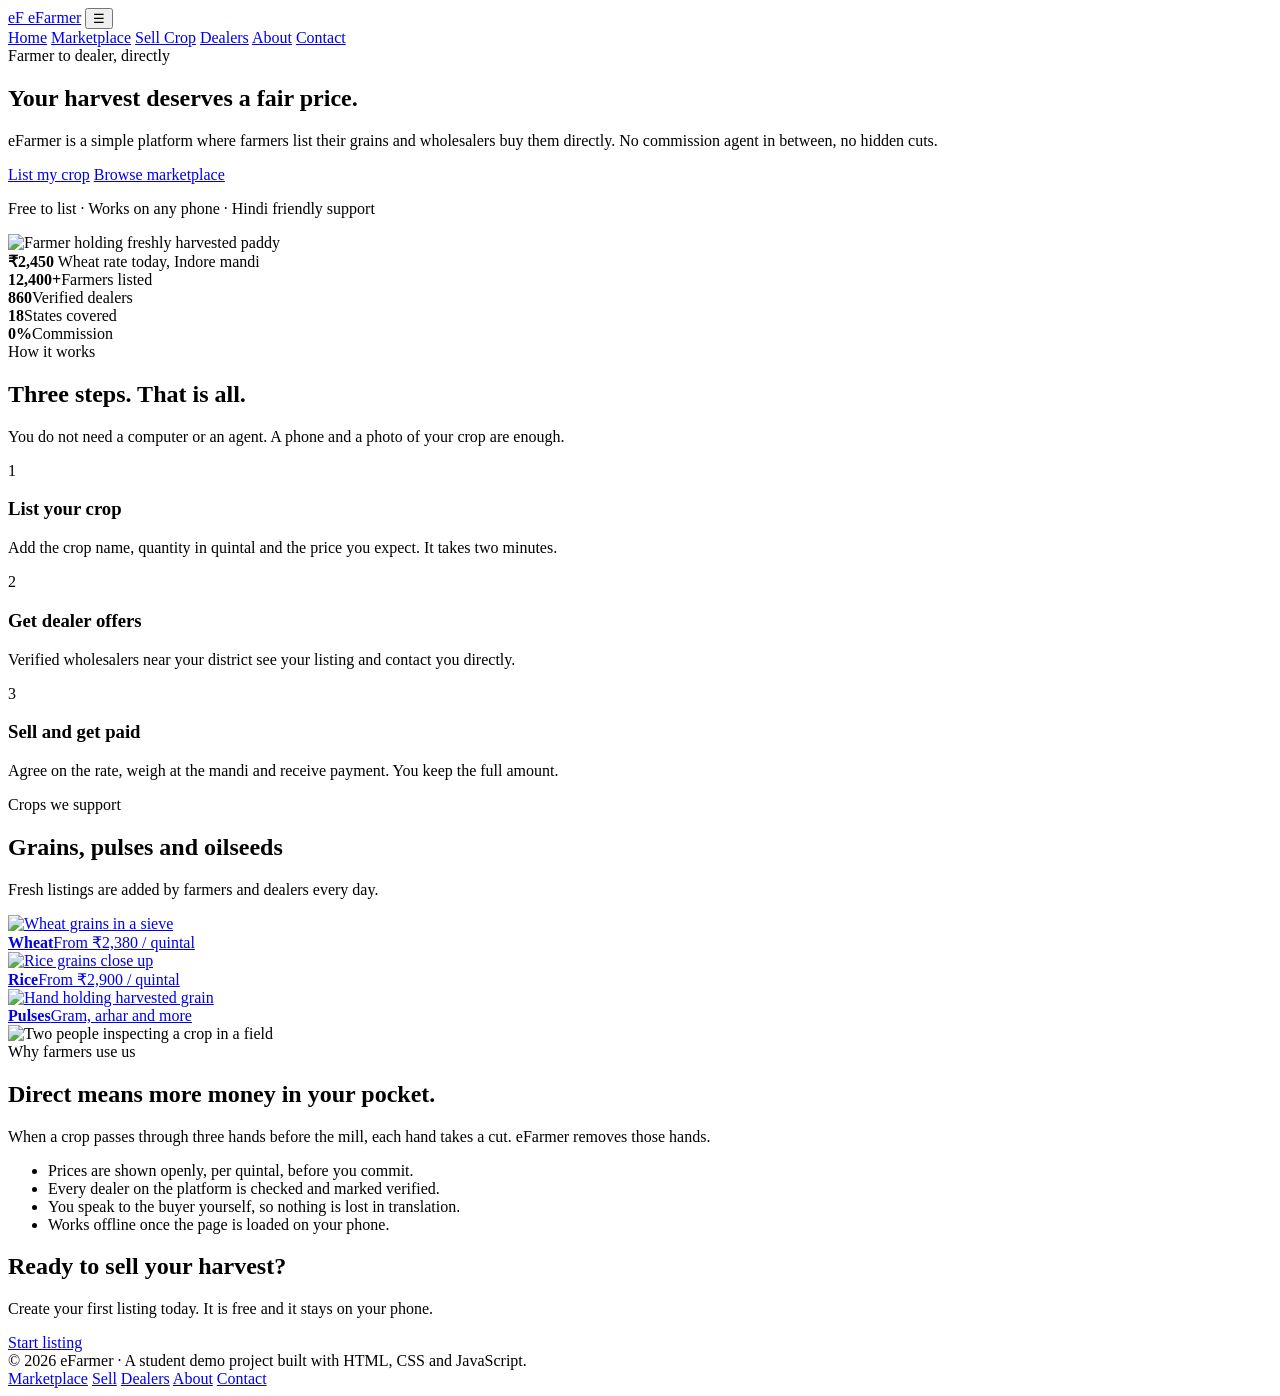
==== index.html @ 83fb5ddb "Add files via upload" ====
<!DOCTYPE html>
<html lang="en">
<head>
  <meta charset="UTF-8">
  <meta name="viewport" content="width=device-width, initial-scale=1.0">
  <title>eFarmer — Sell your crop directly to dealers</title>
  <meta name="description" content="eFarmer connects farmers directly with verified dealers and wholesalers. List your grain, get a fair price, no middlemen.">
  <link rel="stylesheet" href="css/style.css">
</head>
<body>

  <header class="site-header">
    <div class="container nav">
      <a class="brand" href="index.html"><span class="brand-mark">eF</span> eFarmer</a>
      <button class="nav-toggle" aria-label="Open menu" aria-expanded="false">&#9776;</button>
      <nav class="nav-links">
        <a href="index.html" class="active">Home</a>
        <a href="market.html">Marketplace</a>
        <a href="sell.html">Sell Crop</a>
        <a href="dealers.html">Dealers</a>
        <a href="about.html">About</a>
        <a href="contact.html">Contact</a>
      </nav>
    </div>
  </header>

  <main>

    <!-- Hero -->
    <section class="hero">
      <div class="container hero-grid">
        <div>
          <span class="eyebrow">Farmer to dealer, directly</span>
          <h1>Your harvest deserves a fair price.</h1>
          <p class="lead">
            eFarmer is a simple platform where farmers list their grains and
            wholesalers buy them directly. No commission agent in between,
            no hidden cuts.
          </p>
          <div class="hero-actions">
            <a href="sell.html" class="btn btn-primary">List my crop</a>
            <a href="market.html" class="btn btn-outline">Browse marketplace</a>
          </div>
          <p class="form-note">Free to list &middot; Works on any phone &middot; Hindi friendly support</p>
        </div>
        <div class="hero-figure">
          <img src="images/hero-farmer.jpg" alt="Farmer holding freshly harvested paddy">
          <div class="hero-badge">
            <strong>&#8377;2,450</strong>
            Wheat rate today, Indore mandi
          </div>
        </div>
      </div>
    </section>

    <!-- Stats -->
    <div class="container">
      <div class="stats">
        <div class="stat"><b>12,400+</b><span>Farmers listed</span></div>
        <div class="stat"><b>860</b><span>Verified dealers</span></div>
        <div class="stat"><b>18</b><span>States covered</span></div>
        <div class="stat"><b>0%</b><span>Commission</span></div>
      </div>
    </div>

    <!-- How it works -->
    <section class="section">
      <div class="container">
        <div class="section-head">
          <span class="eyebrow">How it works</span>
          <h2>Three steps. That is all.</h2>
          <p>You do not need a computer or an agent. A phone and a photo of your crop are enough.</p>
        </div>
        <div class="grid-3">
          <div class="card step-card">
            <div class="step-num">1</div>
            <h3>List your crop</h3>
            <p>Add the crop name, quantity in quintal and the price you expect. It takes two minutes.</p>
          </div>
          <div class="card step-card">
            <div class="step-num">2</div>
            <h3>Get dealer offers</h3>
            <p>Verified wholesalers near your district see your listing and contact you directly.</p>
          </div>
          <div class="card step-card">
            <div class="step-num">3</div>
            <h3>Sell and get paid</h3>
            <p>Agree on the rate, weigh at the mandi and receive payment. You keep the full amount.</p>
          </div>
        </div>
      </div>
    </section>

    <!-- Crops -->
    <section class="section-tight">
      <div class="container">
        <div class="section-head">
          <span class="eyebrow">Crops we support</span>
          <h2>Grains, pulses and oilseeds</h2>
          <p>Fresh listings are added by farmers and dealers every day.</p>
        </div>
        <div class="grid-3">
          <a class="crop-tile" href="market.html">
            <img src="images/grain-sieve.jpg" alt="Wheat grains in a sieve">
            <div class="crop-label"><strong>Wheat</strong><span>From &#8377;2,380 / quintal</span></div>
          </a>
          <a class="crop-tile" href="market.html">
            <img src="images/rice-grains.jpg" alt="Rice grains close up">
            <div class="crop-label"><strong>Rice</strong><span>From &#8377;2,900 / quintal</span></div>
          </a>
          <a class="crop-tile" href="market.html">
            <img src="images/wheat-hand.jpg" alt="Hand holding harvested grain">
            <div class="crop-label"><strong>Pulses</strong><span>Gram, arhar and more</span></div>
          </a>
        </div>
      </div>
    </section>

    <!-- Why eFarmer -->
    <section class="section">
      <div class="container split">
        <img src="images/advisory.jpg" alt="Two people inspecting a crop in a field">
        <div>
          <span class="eyebrow">Why farmers use us</span>
          <h2>Direct means more money in your pocket.</h2>
          <p class="form-note" style="margin-bottom:16px">
            When a crop passes through three hands before the mill, each hand takes a cut.
            eFarmer removes those hands.
          </p>
          <ul>
            <li>Prices are shown openly, per quintal, before you commit.</li>
            <li>Every dealer on the platform is checked and marked verified.</li>
            <li>You speak to the buyer yourself, so nothing is lost in translation.</li>
            <li>Works offline once the page is loaded on your phone.</li>
          </ul>
        </div>
      </div>
    </section>

    <!-- CTA -->
    <section class="section-tight">
      <div class="container">
        <div class="cta">
          <h2>Ready to sell your harvest?</h2>
          <p>Create your first listing today. It is free and it stays on your phone.</p>
          <a href="sell.html" class="btn btn-primary">Start listing</a>
        </div>
      </div>
    </section>

  </main>

  <footer class="site-footer">
    <div class="container footer-grid">
      <div>&copy; <span id="year">2026</span> eFarmer &middot; A student demo project built with HTML, CSS and JavaScript.</div>
      <nav>
        <a href="market.html">Marketplace</a>
        <a href="sell.html">Sell</a>
        <a href="dealers.html">Dealers</a>
        <a href="about.html">About</a>
        <a href="contact.html">Contact</a>
      </nav>
    </div>
  </footer>

  <script src="js/app.js"></script>
</body>
</html>
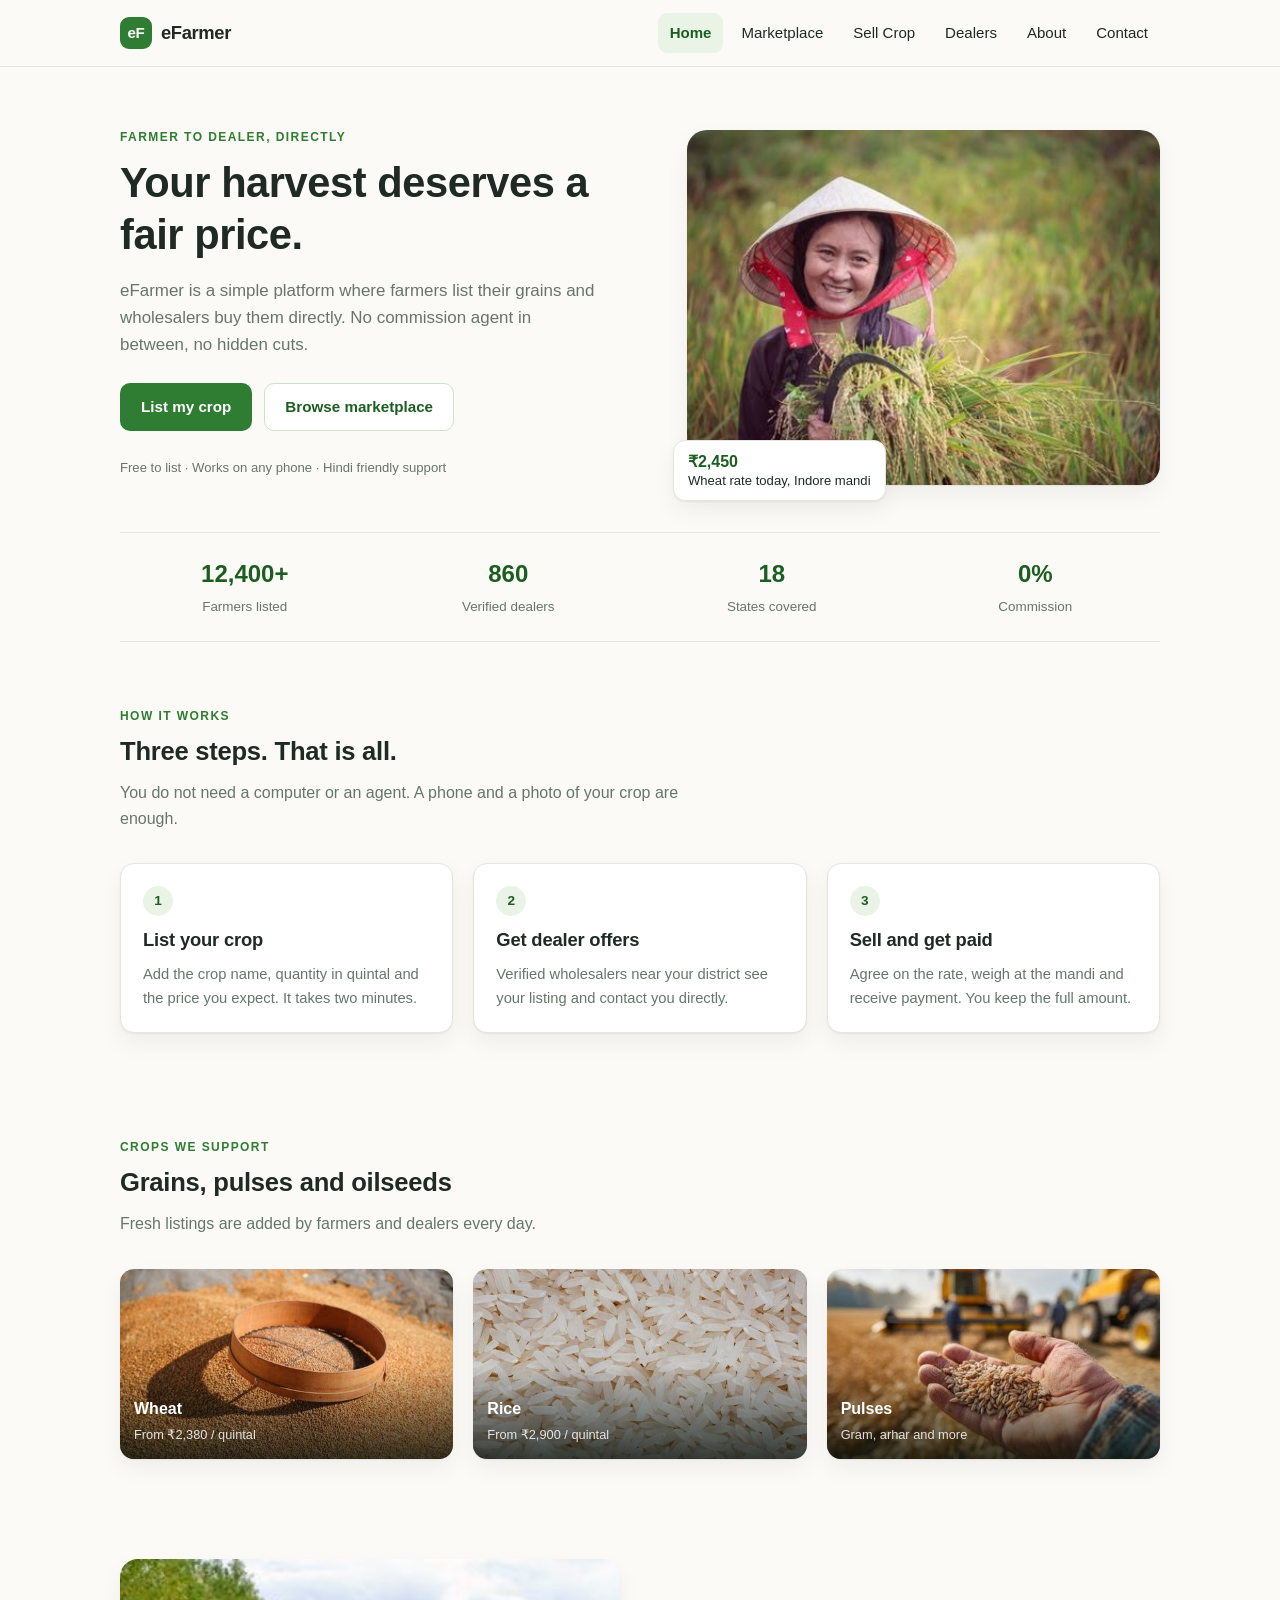
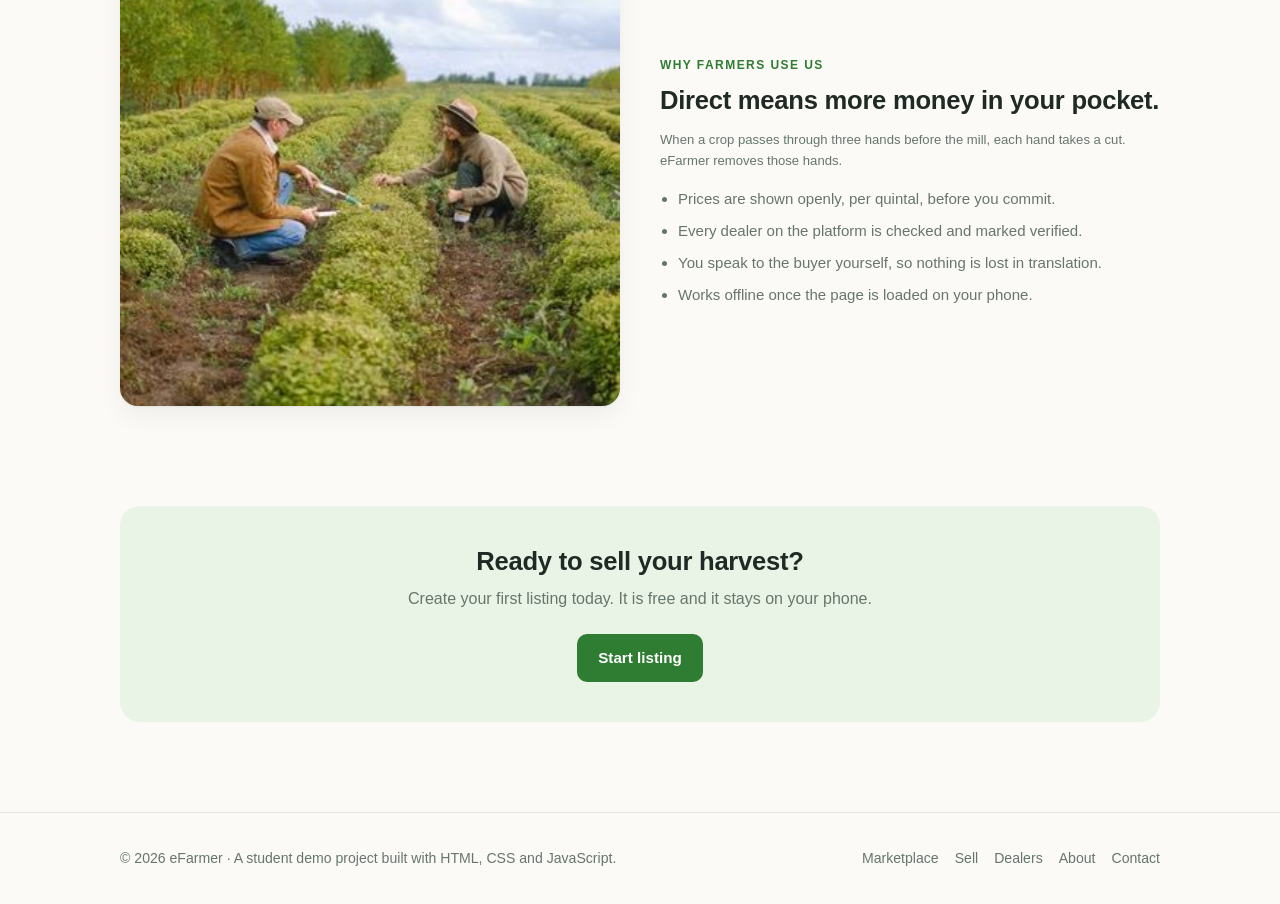
==== commit fea0748e: "Add files via upload" ====
--- a/index.html
+++ b/index.html
@@ -5,7 +5,7 @@
   <meta name="viewport" content="width=device-width, initial-scale=1.0">
   <title>eFarmer — Sell your crop directly to dealers</title>
   <meta name="description" content="eFarmer connects farmers directly with verified dealers and wholesalers. List your grain, get a fair price, no middlemen.">
-  <link rel="stylesheet" href="css/style.css">
+  <link rel="stylesheet" href="style.css">
 </head>
 <body>
 
@@ -44,7 +44,7 @@
           <p class="form-note">Free to list &middot; Works on any phone &middot; Hindi friendly support</p>
         </div>
         <div class="hero-figure">
-          <img src="images/hero-farmer.jpg" alt="Farmer holding freshly harvested paddy">
+          <img src="hero-farmer.jpg" alt="Farmer holding freshly harvested paddy">
           <div class="hero-badge">
             <strong>&#8377;2,450</strong>
             Wheat rate today, Indore mandi
@@ -101,15 +101,15 @@
         </div>
         <div class="grid-3">
           <a class="crop-tile" href="market.html">
-            <img src="images/grain-sieve.jpg" alt="Wheat grains in a sieve">
+            <img src="grain-sieve.jpg" alt="Wheat grains in a sieve">
             <div class="crop-label"><strong>Wheat</strong><span>From &#8377;2,380 / quintal</span></div>
           </a>
           <a class="crop-tile" href="market.html">
-            <img src="images/rice-grains.jpg" alt="Rice grains close up">
+            <img src="rice-grains.jpg" alt="Rice grains close up">
             <div class="crop-label"><strong>Rice</strong><span>From &#8377;2,900 / quintal</span></div>
           </a>
           <a class="crop-tile" href="market.html">
-            <img src="images/wheat-hand.jpg" alt="Hand holding harvested grain">
+            <img src="wheat-hand.jpg" alt="Hand holding harvested grain">
             <div class="crop-label"><strong>Pulses</strong><span>Gram, arhar and more</span></div>
           </a>
         </div>
@@ -119,7 +119,7 @@
     <!-- Why eFarmer -->
     <section class="section">
       <div class="container split">
-        <img src="images/advisory.jpg" alt="Two people inspecting a crop in a field">
+        <img src="advisory.jpg" alt="Two people inspecting a crop in a field">
         <div>
           <span class="eyebrow">Why farmers use us</span>
           <h2>Direct means more money in your pocket.</h2>
@@ -163,6 +163,6 @@
     </div>
   </footer>
 
-  <script src="js/app.js"></script>
+  <script src="app.js"></script>
 </body>
 </html>
--- a/style.css
+++ b/style.css
@@ -0,0 +1,473 @@
+/* ============================================
+   eFarmer - simple light theme
+   Plain CSS. No frameworks, no build step.
+   ============================================ */
+
+:root {
+  --bg: #fbfaf6;
+  --card: #ffffff;
+  --ink: #1f2a24;
+  --muted: #66766c;
+  --green: #2e7d32;
+  --green-dark: #1b5e20;
+  --green-soft: #eaf4e6;
+  --line: #e5e7df;
+  --amber: #b26a00;
+  --radius: 14px;
+  --shadow: 0 1px 2px rgba(16, 24, 20, .06), 0 10px 24px rgba(16, 24, 20, .05);
+}
+
+* { box-sizing: border-box; }
+
+html { scroll-behavior: smooth; }
+
+body {
+  margin: 0;
+  font-family: -apple-system, BlinkMacSystemFont, "Segoe UI", Roboto, "Helvetica Neue", Arial, sans-serif;
+  background: var(--bg);
+  color: var(--ink);
+  line-height: 1.6;
+  font-size: 16px;
+}
+
+img { max-width: 100%; display: block; }
+
+a { color: var(--green-dark); text-decoration: none; }
+a:hover { text-decoration: underline; }
+
+h1, h2, h3, h4 { line-height: 1.25; margin: 0 0 12px; font-weight: 700; letter-spacing: -.01em; }
+h1 { font-size: 2.2rem; }
+h2 { font-size: 1.6rem; }
+h3 { font-size: 1.15rem; }
+p { margin: 0 0 14px; }
+
+.container { width: 100%; max-width: 1080px; margin: 0 auto; padding: 0 20px; }
+
+/* ---------- Header ---------- */
+header.site-header {
+  position: sticky;
+  top: 0;
+  z-index: 50;
+  background: rgba(251, 250, 246, .92);
+  backdrop-filter: blur(8px);
+  border-bottom: 1px solid var(--line);
+}
+
+.nav {
+  display: flex;
+  align-items: center;
+  justify-content: space-between;
+  gap: 16px;
+  height: 66px;
+}
+
+.brand {
+  display: flex;
+  align-items: center;
+  gap: 9px;
+  font-weight: 800;
+  font-size: 1.15rem;
+  color: var(--ink);
+  letter-spacing: -.02em;
+}
+.brand:hover { text-decoration: none; }
+
+.brand-mark {
+  width: 32px; height: 32px;
+  border-radius: 9px;
+  background: var(--green);
+  color: #fff;
+  display: grid;
+  place-items: center;
+  font-size: .95rem;
+  font-weight: 800;
+}
+
+.nav-links { display: flex; align-items: center; gap: 6px; }
+
+.nav-links a {
+  padding: 8px 12px;
+  border-radius: 9px;
+  color: var(--ink);
+  font-size: .94rem;
+  font-weight: 500;
+}
+.nav-links a:hover { background: var(--green-soft); text-decoration: none; }
+.nav-links a.active { color: var(--green-dark); background: var(--green-soft); font-weight: 600; }
+
+.nav-toggle {
+  display: none;
+  background: #fff;
+  border: 1px solid var(--line);
+  border-radius: 9px;
+  padding: 8px 10px;
+  font-size: 1rem;
+  cursor: pointer;
+  color: var(--ink);
+}
+
+/* ---------- Buttons ---------- */
+.btn {
+  display: inline-block;
+  padding: 11px 20px;
+  border-radius: 10px;
+  border: 1px solid transparent;
+  font-size: .95rem;
+  font-weight: 600;
+  cursor: pointer;
+  font-family: inherit;
+  transition: background .15s ease, transform .1s ease;
+}
+.btn:hover { text-decoration: none; }
+.btn:active { transform: translateY(1px); }
+
+.btn-primary { background: var(--green); color: #fff; }
+.btn-primary:hover { background: var(--green-dark); }
+
+.btn-outline { background: #fff; color: var(--green-dark); border-color: #cfe0cb; }
+.btn-outline:hover { background: var(--green-soft); }
+
+.btn-small { padding: 8px 14px; font-size: .86rem; }
+.btn-block { display: block; width: 100%; text-align: center; }
+
+/* ---------- Sections ---------- */
+.section { padding: 60px 0; }
+.section-tight { padding: 40px 0; }
+.section-head { max-width: 620px; margin-bottom: 32px; }
+.section-head p { color: var(--muted); margin: 0; }
+
+.eyebrow {
+  display: inline-block;
+  font-size: .75rem;
+  letter-spacing: .12em;
+  text-transform: uppercase;
+  font-weight: 700;
+  color: var(--green);
+  margin-bottom: 10px;
+}
+
+/* ---------- Hero ---------- */
+.hero { padding: 56px 0 40px; }
+
+.hero-grid {
+  display: grid;
+  grid-template-columns: 1.05fr .95fr;
+  gap: 44px;
+  align-items: center;
+}
+
+.hero h1 { font-size: 2.6rem; margin-bottom: 16px; }
+.hero p.lead { font-size: 1.06rem; color: var(--muted); max-width: 480px; margin-bottom: 24px; }
+
+.hero-actions { display: flex; gap: 12px; flex-wrap: wrap; margin-bottom: 26px; }
+
+.hero-figure { position: relative; }
+.hero-figure img {
+  border-radius: 20px;
+  box-shadow: var(--shadow);
+  width: 100%;
+  aspect-ratio: 4 / 3;
+  object-fit: cover;
+}
+
+.hero-badge {
+  position: absolute;
+  bottom: -16px;
+  left: -14px;
+  background: #fff;
+  border: 1px solid var(--line);
+  border-radius: 12px;
+  padding: 10px 14px;
+  box-shadow: var(--shadow);
+  font-size: .82rem;
+  line-height: 1.35;
+}
+.hero-badge strong { display: block; font-size: 1rem; color: var(--green-dark); }
+
+/* ---------- Stats strip ---------- */
+.stats {
+  display: grid;
+  grid-template-columns: repeat(4, 1fr);
+  gap: 14px;
+  border-top: 1px solid var(--line);
+  border-bottom: 1px solid var(--line);
+  padding: 22px 0;
+}
+.stat { text-align: center; }
+.stat b { display: block; font-size: 1.5rem; color: var(--green-dark); }
+.stat span { font-size: .84rem; color: var(--muted); }
+
+/* ---------- Cards ---------- */
+.grid-3 { display: grid; grid-template-columns: repeat(3, 1fr); gap: 20px; }
+.grid-2 { display: grid; grid-template-columns: repeat(2, 1fr); gap: 20px; }
+
+.card {
+  background: var(--card);
+  border: 1px solid var(--line);
+  border-radius: var(--radius);
+  box-shadow: var(--shadow);
+  overflow: hidden;
+}
+
+.card-body { padding: 18px; }
+
+.step-card { padding: 22px; }
+.step-num {
+  width: 30px; height: 30px;
+  border-radius: 50%;
+  background: var(--green-soft);
+  color: var(--green-dark);
+  display: grid;
+  place-items: center;
+  font-weight: 800;
+  font-size: .85rem;
+  margin-bottom: 12px;
+}
+.step-card p { color: var(--muted); font-size: .92rem; margin: 0; }
+
+/* Crop tiles */
+.crop-tile { position: relative; border-radius: var(--radius); overflow: hidden; box-shadow: var(--shadow); }
+.crop-tile img { width: 100%; height: 190px; object-fit: cover; }
+.crop-tile .crop-label {
+  position: absolute;
+  left: 0; right: 0; bottom: 0;
+  padding: 30px 14px 12px;
+  background: linear-gradient(to top, rgba(12, 20, 14, .78), rgba(12, 20, 14, 0));
+  color: #fff;
+}
+.crop-tile .crop-label strong { display: block; font-size: 1rem; }
+.crop-tile .crop-label span { font-size: .8rem; opacity: .85; }
+
+/* ---------- Product (market) cards ---------- */
+.filters {
+  display: grid;
+  grid-template-columns: 1.4fr 1fr 1fr auto;
+  gap: 12px;
+  background: #fff;
+  border: 1px solid var(--line);
+  border-radius: var(--radius);
+  padding: 14px;
+  box-shadow: var(--shadow);
+  margin-bottom: 26px;
+}
+
+input, select, textarea {
+  font-family: inherit;
+  font-size: .95rem;
+  color: var(--ink);
+  background: #fff;
+  border: 1px solid var(--line);
+  border-radius: 9px;
+  padding: 10px 12px;
+  width: 100%;
+}
+input:focus, select:focus, textarea:focus {
+  outline: 2px solid #cfe4c9;
+  outline-offset: 1px;
+  border-color: #b9d3b3;
+}
+textarea { resize: vertical; min-height: 96px; }
+
+.result-line { font-size: .88rem; color: var(--muted); margin-bottom: 16px; }
+
+.product-grid { display: grid; grid-template-columns: repeat(3, 1fr); gap: 20px; }
+
+.product-card { display: flex; flex-direction: column; }
+.product-card img { width: 100%; height: 150px; object-fit: cover; }
+.product-card .card-body { display: flex; flex-direction: column; flex: 1; }
+
+.product-top { display: flex; justify-content: space-between; align-items: flex-start; gap: 8px; margin-bottom: 4px; }
+.product-top h3 { margin: 0; font-size: 1.05rem; }
+
+.badge {
+  font-size: .7rem;
+  font-weight: 700;
+  padding: 3px 8px;
+  border-radius: 999px;
+  background: var(--green-soft);
+  color: var(--green-dark);
+  white-space: nowrap;
+}
+.badge-amber { background: #fdf1dc; color: var(--amber); }
+
+.product-meta { font-size: .85rem; color: var(--muted); margin: 0 0 10px; }
+
+.price-row {
+  display: flex;
+  align-items: baseline;
+  justify-content: space-between;
+  margin-top: auto;
+  padding-top: 12px;
+  border-top: 1px solid var(--line);
+}
+.price { font-weight: 800; font-size: 1.15rem; color: var(--green-dark); }
+.price small { font-weight: 500; font-size: .74rem; color: var(--muted); display: block; }
+
+/* ---------- Dealer list ---------- */
+.dealer-card { display: flex; gap: 16px; padding: 18px; align-items: flex-start; }
+.dealer-avatar {
+  width: 46px; height: 46px;
+  flex: 0 0 46px;
+  border-radius: 12px;
+  background: var(--green-soft);
+  color: var(--green-dark);
+  display: grid;
+  place-items: center;
+  font-weight: 800;
+}
+.dealer-card h3 { margin: 0 0 2px; font-size: 1rem; }
+.dealer-card p { margin: 0; font-size: .87rem; color: var(--muted); }
+.dealer-tags { display: flex; gap: 6px; flex-wrap: wrap; margin-top: 8px; }
+
+/* ---------- Forms ---------- */
+.form-card {
+  background: #fff;
+  border: 1px solid var(--line);
+  border-radius: var(--radius);
+  box-shadow: var(--shadow);
+  padding: 26px;
+}
+.field { margin-bottom: 16px; }
+.field label { display: block; font-size: .88rem; font-weight: 600; margin-bottom: 6px; }
+.field .hint { font-size: .78rem; color: var(--muted); font-weight: 400; margin-top: 5px; display: block; }
+.field-row { display: grid; grid-template-columns: 1fr 1fr; gap: 14px; }
+
+.form-note { font-size: .82rem; color: var(--muted); }
+
+.alert {
+  border-radius: 10px;
+  padding: 12px 14px;
+  font-size: .9rem;
+  margin-bottom: 16px;
+  display: none;
+}
+.alert.show { display: block; }
+.alert-success { background: var(--green-soft); color: var(--green-dark); border: 1px solid #cfe4c9; }
+.alert-error { background: #fdecec; color: #a32020; border: 1px solid #f6d4d4; }
+
+/* My listings */
+.listing-row {
+  display: flex;
+  justify-content: space-between;
+  align-items: center;
+  gap: 14px;
+  padding: 14px 16px;
+  border: 1px solid var(--line);
+  border-radius: 12px;
+  background: #fff;
+  margin-bottom: 10px;
+}
+.listing-row strong { display: block; font-size: .95rem; }
+.listing-row span { font-size: .84rem; color: var(--muted); }
+.empty-state {
+  border: 1px dashed var(--line);
+  border-radius: 12px;
+  padding: 26px;
+  text-align: center;
+  color: var(--muted);
+  font-size: .9rem;
+}
+
+/* ---------- Page banner ---------- */
+.page-head {
+  padding: 44px 0 28px;
+  border-bottom: 1px solid var(--line);
+}
+.page-head p { color: var(--muted); margin: 0; max-width: 620px; }
+
+/* ---------- Split feature ---------- */
+.split { display: grid; grid-template-columns: 1fr 1fr; gap: 40px; align-items: center; }
+.split img { border-radius: 18px; box-shadow: var(--shadow); width: 100%; object-fit: cover; }
+.split ul { padding-left: 18px; margin: 0; color: var(--muted); font-size: .94rem; }
+.split ul li { margin-bottom: 8px; }
+
+/* ---------- CTA ---------- */
+.cta {
+  background: var(--green-soft);
+  border-radius: 20px;
+  padding: 40px;
+  text-align: center;
+}
+.cta h2 { margin-bottom: 8px; }
+.cta p { color: var(--muted); max-width: 520px; margin: 0 auto 22px; }
+
+/* ---------- Footer ---------- */
+footer.site-footer {
+  border-top: 1px solid var(--line);
+  padding: 34px 0;
+  margin-top: 50px;
+  font-size: .88rem;
+  color: var(--muted);
+}
+.footer-grid { display: flex; justify-content: space-between; gap: 24px; flex-wrap: wrap; }
+.footer-grid nav { display: flex; gap: 16px; flex-wrap: wrap; }
+.footer-grid a { color: var(--muted); }
+
+/* ---------- Modal ---------- */
+.modal-backdrop {
+  position: fixed;
+  inset: 0;
+  background: rgba(16, 24, 20, .45);
+  display: none;
+  align-items: center;
+  justify-content: center;
+  padding: 20px;
+  z-index: 100;
+}
+.modal-backdrop.open { display: flex; }
+.modal {
+  background: #fff;
+  border-radius: 16px;
+  padding: 24px;
+  max-width: 420px;
+  width: 100%;
+  box-shadow: 0 20px 50px rgba(0, 0, 0, .25);
+}
+.modal h3 { margin-bottom: 6px; }
+.modal .modal-close {
+  background: none;
+  border: 0;
+  font-size: 1.3rem;
+  line-height: 1;
+  cursor: pointer;
+  color: var(--muted);
+  float: right;
+}
+.modal dl { display: grid; grid-template-columns: 110px 1fr; gap: 6px 10px; font-size: .9rem; margin: 14px 0 18px; }
+.modal dt { color: var(--muted); }
+.modal dd { margin: 0; font-weight: 600; }
+
+/* ---------- Responsive ---------- */
+@media (max-width: 900px) {
+  .hero-grid, .split { grid-template-columns: 1fr; gap: 28px; }
+  .hero h1 { font-size: 2.1rem; }
+  .grid-3, .product-grid { grid-template-columns: repeat(2, 1fr); }
+  .stats { grid-template-columns: repeat(2, 1fr); gap: 20px; }
+  .filters { grid-template-columns: 1fr 1fr; }
+  .hero-badge { position: static; margin-top: 12px; display: inline-block; }
+}
+
+@media (max-width: 640px) {
+  .nav-toggle { display: block; }
+  .nav-links {
+    display: none;
+    position: absolute;
+    top: 66px;
+    left: 0; right: 0;
+    background: #fff;
+    border-bottom: 1px solid var(--line);
+    flex-direction: column;
+    align-items: stretch;
+    padding: 10px 14px 16px;
+    gap: 2px;
+  }
+  .nav-links.open { display: flex; }
+  .grid-3, .grid-2, .product-grid { grid-template-columns: 1fr; }
+  .field-row { grid-template-columns: 1fr; }
+  .filters { grid-template-columns: 1fr; }
+  .section { padding: 42px 0; }
+  .cta { padding: 28px 20px; }
+  h1 { font-size: 1.8rem; }
+  .hero h1 { font-size: 1.85rem; }
+  .listing-row { flex-direction: column; align-items: flex-start; }
+}
